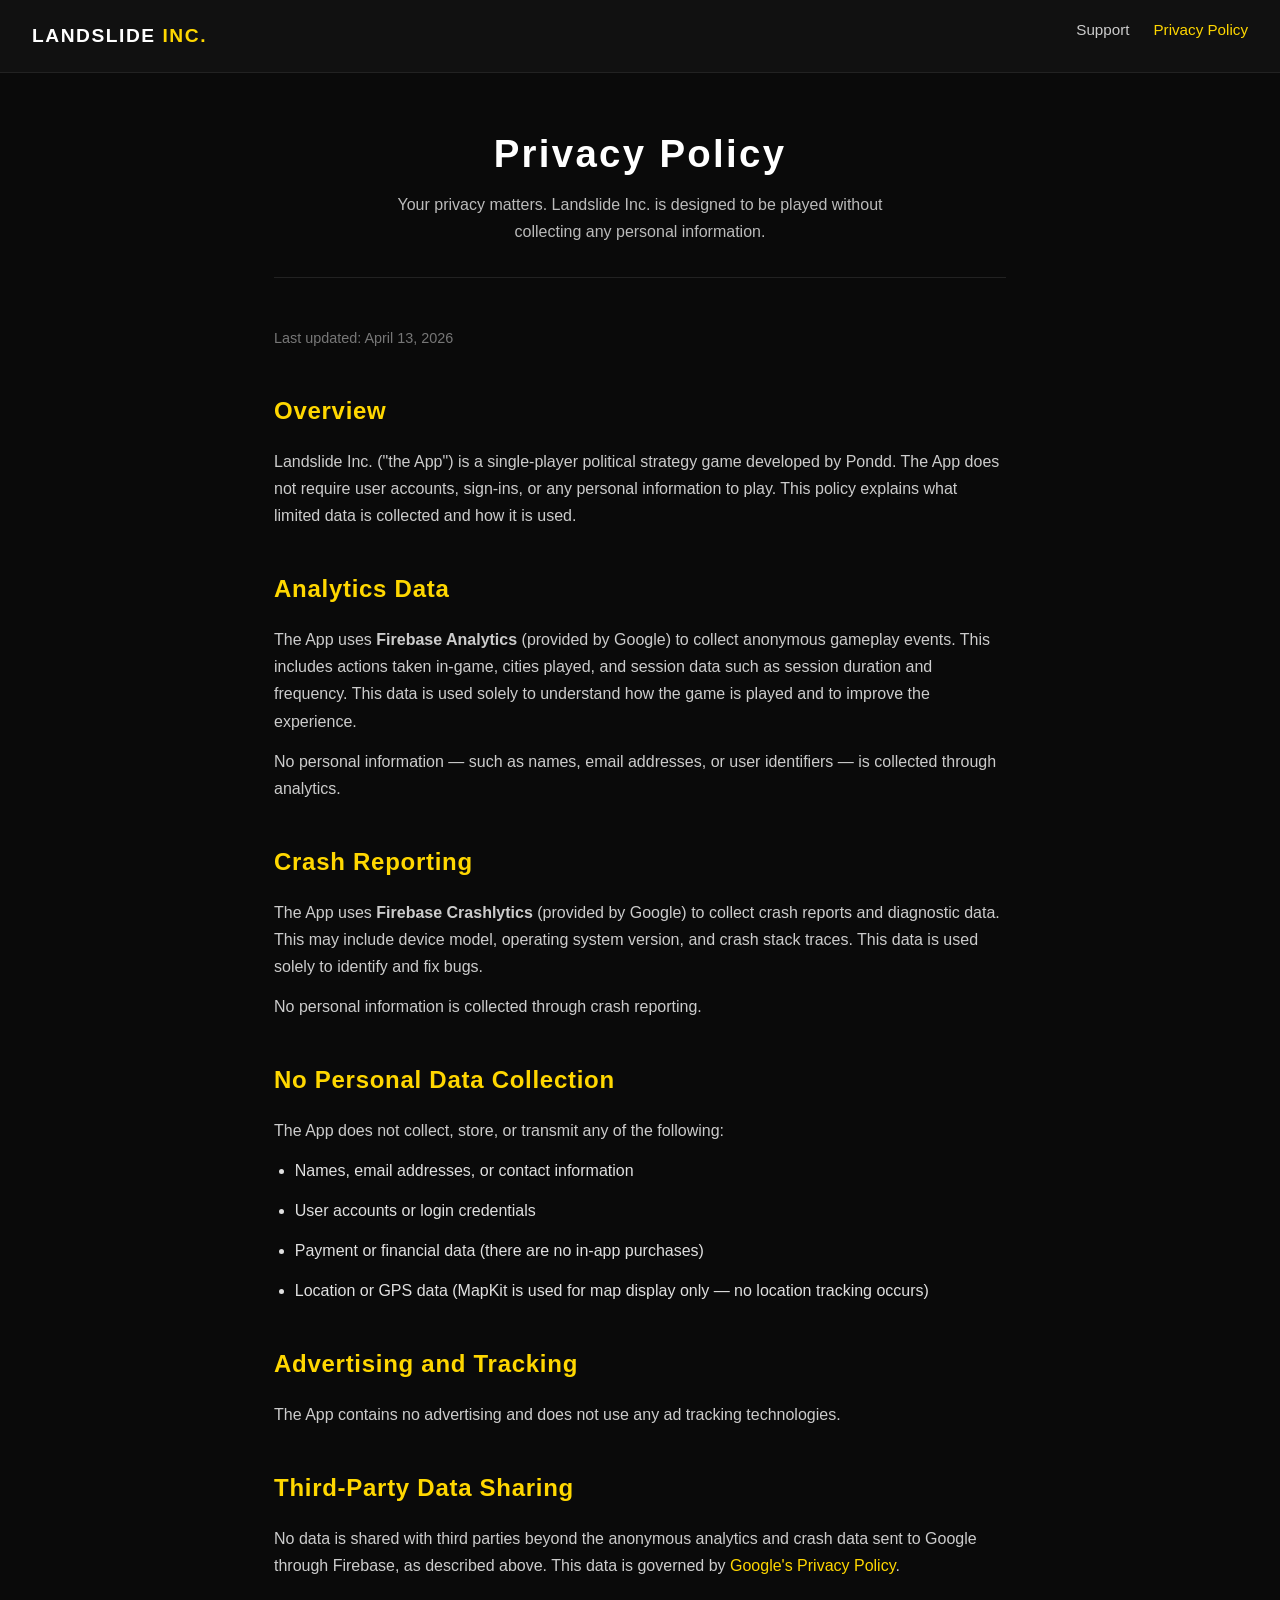
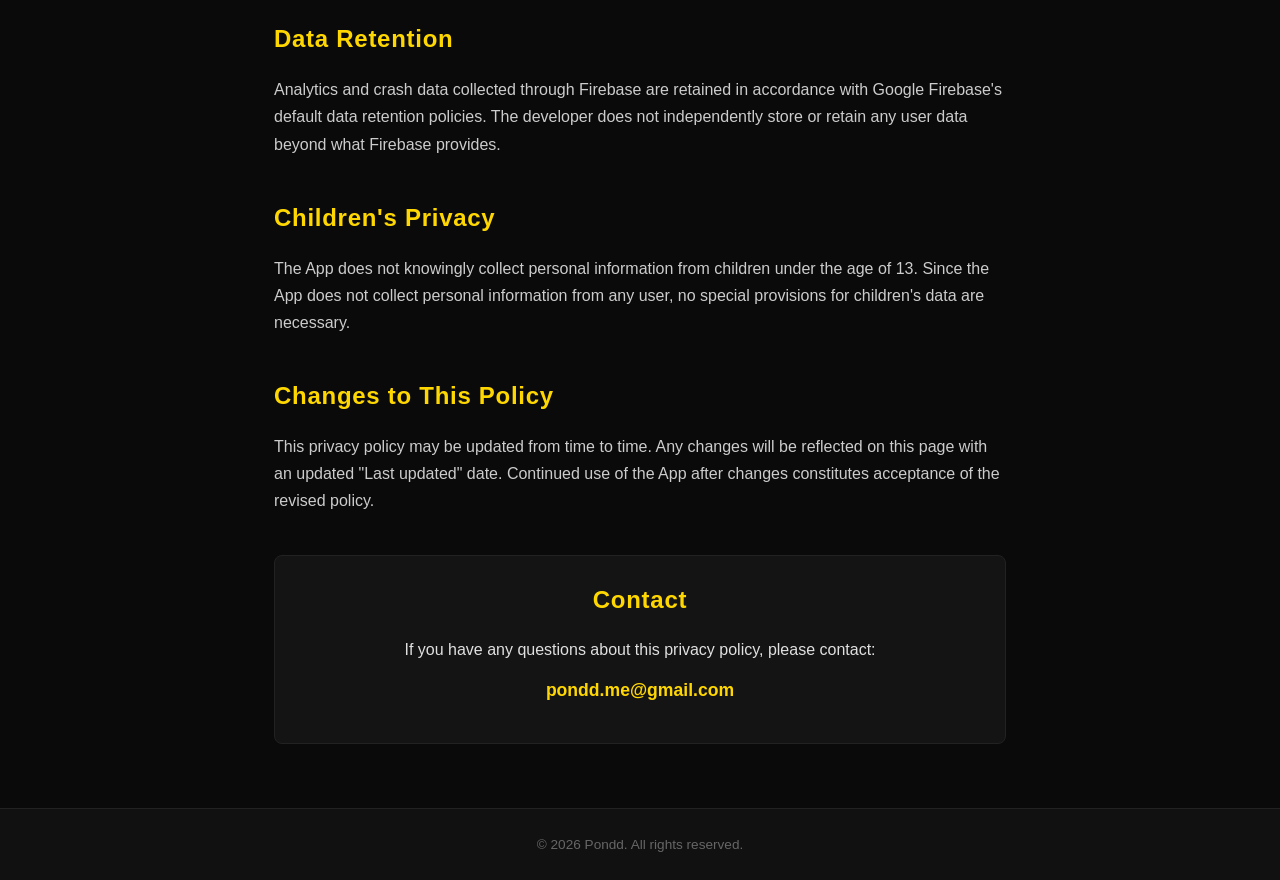
==== privacy.html @ e5919928 "init" ====
<!DOCTYPE html>
<html lang="en">
<head>
  <meta charset="UTF-8">
  <meta name="viewport" content="width=device-width, initial-scale=1.0">
  <title>Landslide Inc. — Privacy Policy</title>
  <link rel="stylesheet" href="style.css">
</head>
<body>
  <nav>
    <div class="logo">LANDSLIDE <span>INC.</span></div>
    <ul class="nav-links">
      <li><a href="index.html">Support</a></li>
      <li><a href="privacy.html" class="active">Privacy Policy</a></li>
    </ul>
  </nav>

  <main>
    <div class="hero">
      <h1>Privacy Policy</h1>
      <p>Your privacy matters. Landslide Inc. is designed to be played without collecting any personal information.</p>
    </div>

    <p class="last-updated">Last updated: April 13, 2026</p>

    <div class="policy-section">
      <h2>Overview</h2>
      <p>Landslide Inc. ("the App") is a single-player political strategy game developed by Pondd. The App does not require user accounts, sign-ins, or any personal information to play. This policy explains what limited data is collected and how it is used.</p>
    </div>

    <div class="policy-section">
      <h2>Analytics Data</h2>
      <p>The App uses <strong>Firebase Analytics</strong> (provided by Google) to collect anonymous gameplay events. This includes actions taken in-game, cities played, and session data such as session duration and frequency. This data is used solely to understand how the game is played and to improve the experience.</p>
      <p>No personal information — such as names, email addresses, or user identifiers — is collected through analytics.</p>
    </div>

    <div class="policy-section">
      <h2>Crash Reporting</h2>
      <p>The App uses <strong>Firebase Crashlytics</strong> (provided by Google) to collect crash reports and diagnostic data. This may include device model, operating system version, and crash stack traces. This data is used solely to identify and fix bugs.</p>
      <p>No personal information is collected through crash reporting.</p>
    </div>

    <div class="policy-section">
      <h2>No Personal Data Collection</h2>
      <p>The App does not collect, store, or transmit any of the following:</p>
      <ul>
        <li>Names, email addresses, or contact information</li>
        <li>User accounts or login credentials</li>
        <li>Payment or financial data (there are no in-app purchases)</li>
        <li>Location or GPS data (MapKit is used for map display only — no location tracking occurs)</li>
      </ul>
    </div>

    <div class="policy-section">
      <h2>Advertising and Tracking</h2>
      <p>The App contains no advertising and does not use any ad tracking technologies.</p>
    </div>

    <div class="policy-section">
      <h2>Third-Party Data Sharing</h2>
      <p>No data is shared with third parties beyond the anonymous analytics and crash data sent to Google through Firebase, as described above. This data is governed by <a href="https://policies.google.com/privacy" target="_blank" rel="noopener">Google's Privacy Policy</a>.</p>
    </div>

    <div class="policy-section">
      <h2>Data Retention</h2>
      <p>Analytics and crash data collected through Firebase are retained in accordance with Google Firebase's default data retention policies. The developer does not independently store or retain any user data beyond what Firebase provides.</p>
    </div>

    <div class="policy-section">
      <h2>Children's Privacy</h2>
      <p>The App does not knowingly collect personal information from children under the age of 13. Since the App does not collect personal information from any user, no special provisions for children's data are necessary.</p>
    </div>

    <div class="policy-section">
      <h2>Changes to This Policy</h2>
      <p>This privacy policy may be updated from time to time. Any changes will be reflected on this page with an updated "Last updated" date. Continued use of the App after changes constitutes acceptance of the revised policy.</p>
    </div>

    <div class="contact-box">
      <h2>Contact</h2>
      <p>If you have any questions about this privacy policy, please contact:</p>
      <p class="email"><a href="mailto:pondd.me@gmail.com">pondd.me@gmail.com</a></p>
    </div>
  </main>

  <footer>
    &copy; 2026 Pondd. All rights reserved.
  </footer>
</body>
</html>
---- style.css ----
*, *::before, *::after {
  box-sizing: border-box;
  margin: 0;
  padding: 0;
}

html {
  scroll-behavior: smooth;
}

body {
  font-family: -apple-system, BlinkMacSystemFont, "Segoe UI", Roboto, Helvetica, Arial, sans-serif;
  background-color: #0a0a0a;
  color: #e0e0e0;
  line-height: 1.7;
  min-height: 100vh;
  display: flex;
  flex-direction: column;
}

a {
  color: #FFD700;
  text-decoration: none;
}

a:hover {
  text-decoration: underline;
}

/* Navigation */
nav {
  background: #111;
  border-bottom: 1px solid #222;
  padding: 1rem 2rem;
  display: flex;
  justify-content: space-between;
  align-items: center;
  position: sticky;
  top: 0;
  z-index: 100;
}

nav .logo {
  font-size: 1.2rem;
  font-weight: 700;
  color: #fff;
  letter-spacing: 0.08em;
}

nav .logo span {
  color: #FFD700;
}

nav .nav-links {
  display: flex;
  gap: 1.5rem;
  list-style: none;
}

nav .nav-links a {
  color: #ccc;
  font-size: 0.95rem;
  transition: color 0.2s;
}

nav .nav-links a:hover,
nav .nav-links a.active {
  color: #FFD700;
  text-decoration: none;
}

/* Screenshot showcase */
.screenshots {
  margin: 2.5rem 0;
}

.screenshot-scroll {
  display: flex;
  gap: 1rem;
  overflow-x: auto;
  padding: 1rem 0 1.5rem;
  scroll-snap-type: x mandatory;
  -webkit-overflow-scrolling: touch;
}

.screenshot-scroll::-webkit-scrollbar {
  height: 6px;
}

.screenshot-scroll::-webkit-scrollbar-track {
  background: #1a1a1a;
  border-radius: 3px;
}

.screenshot-scroll::-webkit-scrollbar-thumb {
  background: #333;
  border-radius: 3px;
}

.screenshot-scroll::-webkit-scrollbar-thumb:hover {
  background: #555;
}

.screenshot-item {
  flex: 0 0 auto;
  scroll-snap-align: center;
  text-align: center;
}

.screenshot-item img {
  height: 420px;
  width: auto;
  border-radius: 12px;
  border: 1px solid #222;
  box-shadow: 0 4px 24px rgba(0, 0, 0, 0.5);
  transition: transform 0.2s;
}

.screenshot-item img:hover {
  transform: scale(1.02);
}

.screenshot-item .caption {
  color: #777;
  font-size: 0.8rem;
  margin-top: 0.6rem;
  letter-spacing: 0.04em;
}

/* Main content */
main {
  max-width: 780px;
  margin: 0 auto;
  padding: 3rem 1.5rem 4rem;
  flex: 1;
}

/* Allow screenshots section to break out of narrow main */
.screenshots-wrapper {
  max-width: 960px;
  margin: 0 auto;
  width: 100vw;
  position: relative;
  left: 50%;
  transform: translateX(-50%);
  padding: 0 1.5rem;
}

/* Hero */
.hero {
  text-align: center;
  margin-bottom: 3rem;
  padding-bottom: 2rem;
  border-bottom: 1px solid #222;
}

.hero h1 {
  font-size: 2.4rem;
  color: #fff;
  letter-spacing: 0.06em;
  margin-bottom: 0.3rem;
}

.hero h1 span {
  color: #FFD700;
}

.hero .tagline {
  color: #999;
  font-size: 1.05rem;
  letter-spacing: 0.15em;
  text-transform: uppercase;
  margin-bottom: 1rem;
}

.hero p {
  color: #bbb;
  font-size: 1rem;
  max-width: 520px;
  margin: 0 auto;
}

/* Section headings */
h2 {
  color: #FFD700;
  font-size: 1.5rem;
  margin: 2.5rem 0 1rem;
  letter-spacing: 0.03em;
}

h3 {
  color: #fff;
  font-size: 1.1rem;
  margin: 1.8rem 0 0.5rem;
}

p, li {
  margin-bottom: 0.8rem;
}

ul {
  padding-left: 1.3rem;
}

/* FAQ */
.faq-item {
  background: #141414;
  border: 1px solid #222;
  border-radius: 8px;
  padding: 1.2rem 1.4rem;
  margin-bottom: 1rem;
}

.faq-item h3 {
  margin: 0 0 0.5rem;
  font-size: 1.05rem;
  color: #FFD700;
}

.faq-item p {
  margin-bottom: 0;
  color: #ccc;
}

/* Contact box */
.contact-box {
  background: #141414;
  border: 1px solid #222;
  border-radius: 8px;
  padding: 1.5rem;
  margin-top: 2.5rem;
  text-align: center;
}

.contact-box h2 {
  margin-top: 0;
}

.contact-box .email {
  font-size: 1.1rem;
  font-weight: 600;
}

/* Privacy page specifics */
.policy-section {
  margin-bottom: 2rem;
}

.policy-section p {
  color: #ccc;
}

.last-updated {
  color: #777;
  font-size: 0.9rem;
  margin-bottom: 2rem;
}

/* Footer */
footer {
  background: #111;
  border-top: 1px solid #222;
  text-align: center;
  padding: 1.5rem;
  color: #666;
  font-size: 0.85rem;
}

footer a {
  color: #999;
}

footer a:hover {
  color: #FFD700;
}

/* Responsive */
@media (max-width: 600px) {
  nav {
    padding: 0.8rem 1rem;
  }

  nav .nav-links {
    gap: 1rem;
  }

  main {
    padding: 2rem 1rem 3rem;
  }

  .hero h1 {
    font-size: 1.8rem;
  }

  h2 {
    font-size: 1.3rem;
  }

  .screenshot-item img {
    height: 320px;
  }

  .screenshots-wrapper {
    padding: 0 0.5rem;
  }
}
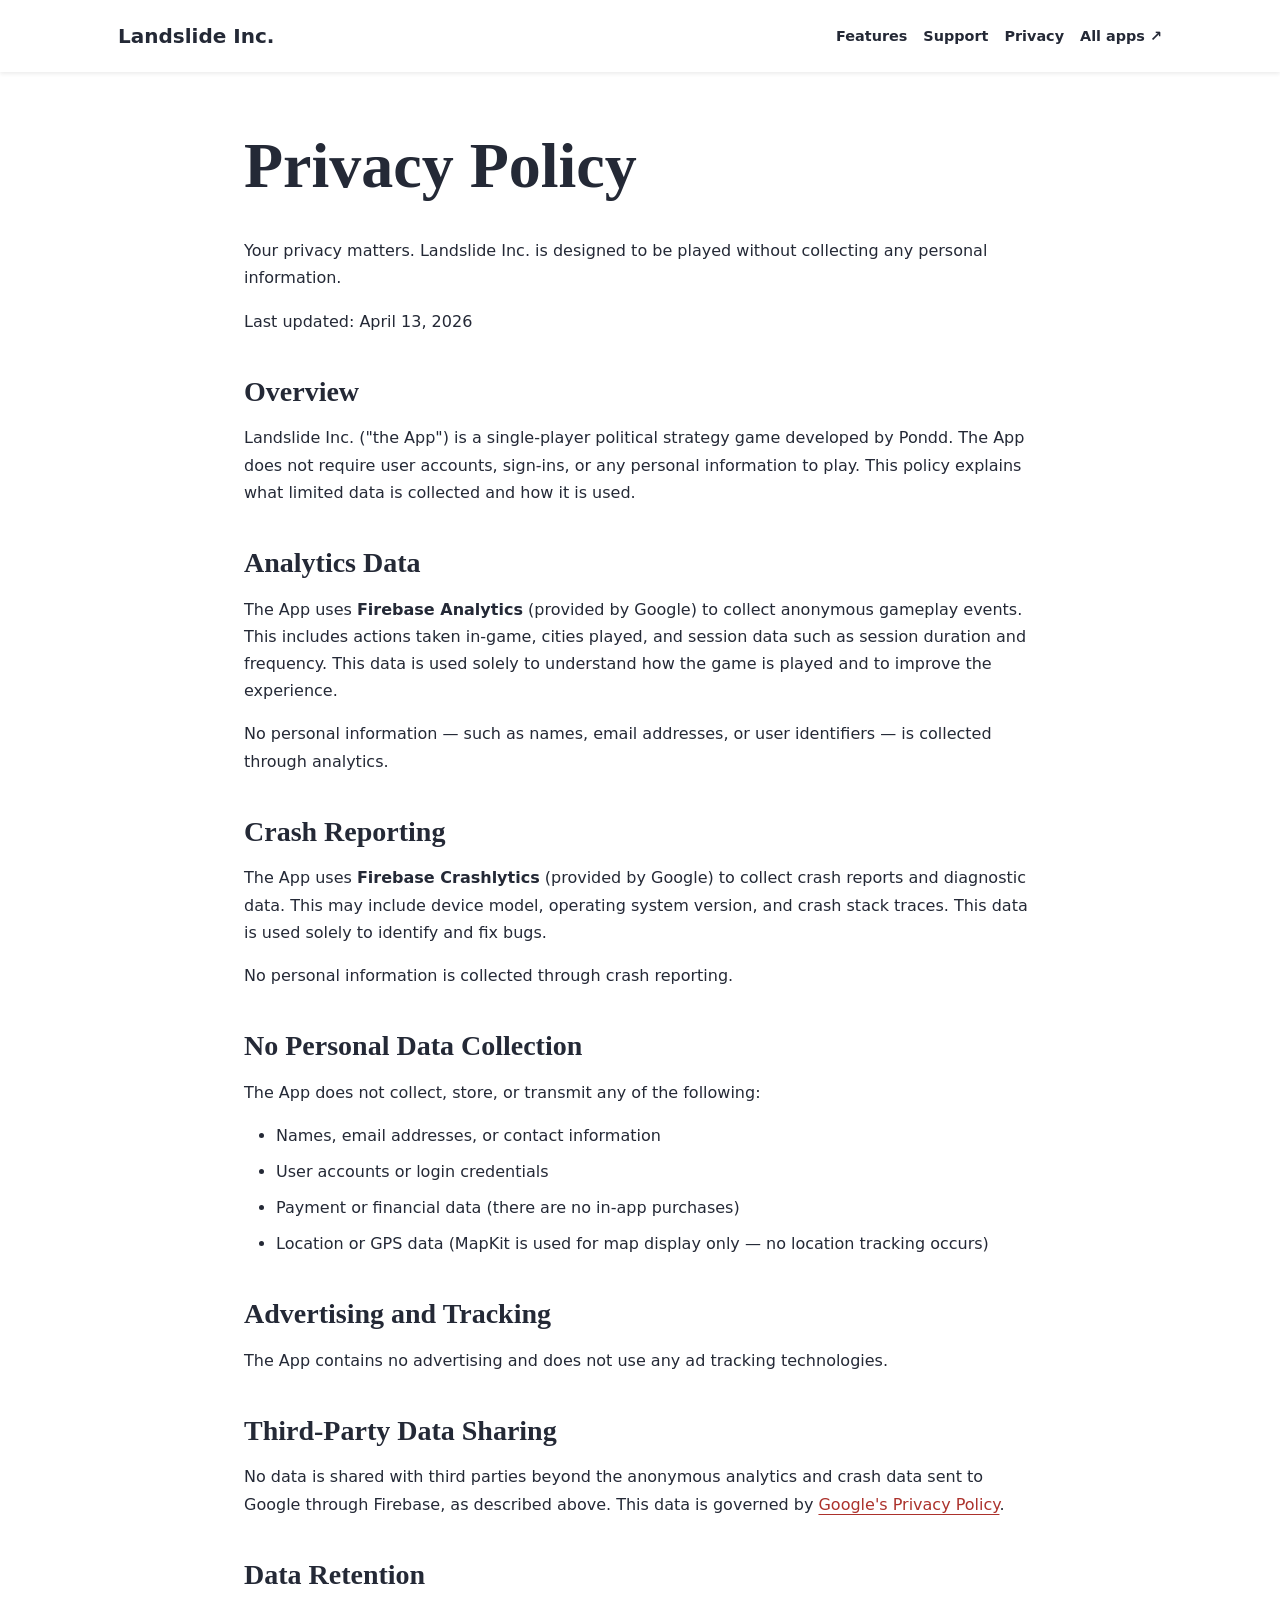
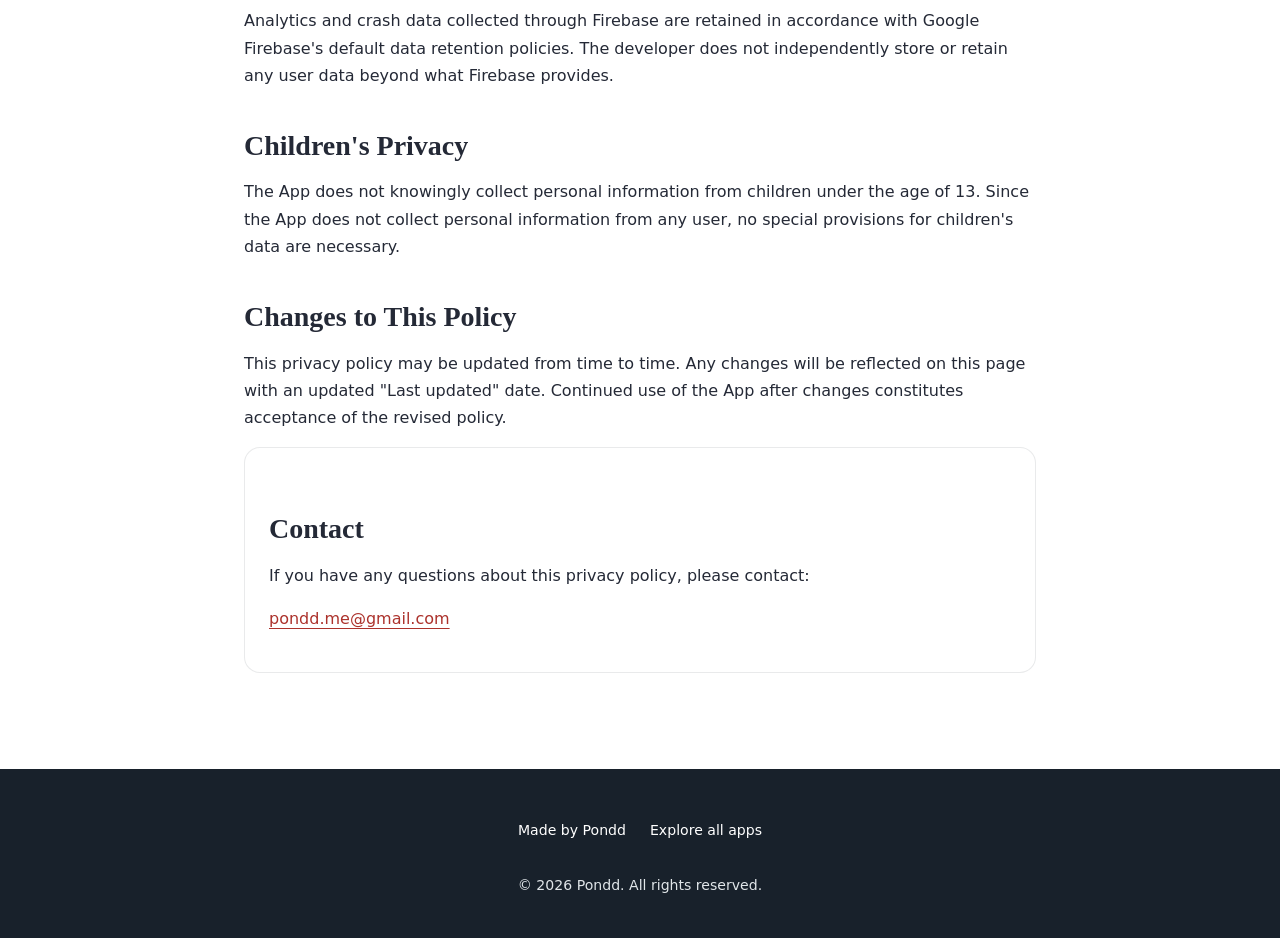
==== commit 4ca93503: "Refresh Landslide with app-specific New Age landing page" ====
--- a/privacy.html
+++ b/privacy.html
@@ -1,90 +1,63 @@
-<!DOCTYPE html>
-<html lang="en">
-<head>
-  <meta charset="UTF-8">
-  <meta name="viewport" content="width=device-width, initial-scale=1.0">
-  <title>Landslide Inc. — Privacy Policy</title>
-  <link rel="stylesheet" href="style.css">
-</head>
-<body>
-  <nav>
-    <div class="logo">LANDSLIDE <span>INC.</span></div>
-    <ul class="nav-links">
-      <li><a href="index.html">Support</a></li>
-      <li><a href="privacy.html" class="active">Privacy Policy</a></li>
-    </ul>
-  </nav>
+<!doctype html><html lang="en"><head>
+<meta charset="utf-8"/>
+<meta content="width=device-width, initial-scale=1.0" name="viewport"/>
+<title>Landslide Inc. — Privacy Policy</title>
 
-  <main>
-    <div class="hero">
-      <h1>Privacy Policy</h1>
-      <p>Your privacy matters. Landslide Inc. is designed to be played without collecting any personal information.</p>
-    </div>
-
-    <p class="last-updated">Last updated: April 13, 2026</p>
-
-    <div class="policy-section">
-      <h2>Overview</h2>
-      <p>Landslide Inc. ("the App") is a single-player political strategy game developed by Pondd. The App does not require user accounts, sign-ins, or any personal information to play. This policy explains what limited data is collected and how it is used.</p>
-    </div>
-
-    <div class="policy-section">
-      <h2>Analytics Data</h2>
-      <p>The App uses <strong>Firebase Analytics</strong> (provided by Google) to collect anonymous gameplay events. This includes actions taken in-game, cities played, and session data such as session duration and frequency. This data is used solely to understand how the game is played and to improve the experience.</p>
-      <p>No personal information — such as names, email addresses, or user identifiers — is collected through analytics.</p>
-    </div>
-
-    <div class="policy-section">
-      <h2>Crash Reporting</h2>
-      <p>The App uses <strong>Firebase Crashlytics</strong> (provided by Google) to collect crash reports and diagnostic data. This may include device model, operating system version, and crash stack traces. This data is used solely to identify and fix bugs.</p>
-      <p>No personal information is collected through crash reporting.</p>
-    </div>
-
-    <div class="policy-section">
-      <h2>No Personal Data Collection</h2>
-      <p>The App does not collect, store, or transmit any of the following:</p>
-      <ul>
-        <li>Names, email addresses, or contact information</li>
-        <li>User accounts or login credentials</li>
-        <li>Payment or financial data (there are no in-app purchases)</li>
-        <li>Location or GPS data (MapKit is used for map display only — no location tracking occurs)</li>
-      </ul>
-    </div>
-
-    <div class="policy-section">
-      <h2>Advertising and Tracking</h2>
-      <p>The App contains no advertising and does not use any ad tracking technologies.</p>
-    </div>
-
-    <div class="policy-section">
-      <h2>Third-Party Data Sharing</h2>
-      <p>No data is shared with third parties beyond the anonymous analytics and crash data sent to Google through Firebase, as described above. This data is governed by <a href="https://policies.google.com/privacy" target="_blank" rel="noopener">Google's Privacy Policy</a>.</p>
-    </div>
-
-    <div class="policy-section">
-      <h2>Data Retention</h2>
-      <p>Analytics and crash data collected through Firebase are retained in accordance with Google Firebase's default data retention policies. The developer does not independently store or retain any user data beyond what Firebase provides.</p>
-    </div>
-
-    <div class="policy-section">
-      <h2>Children's Privacy</h2>
-      <p>The App does not knowingly collect personal information from children under the age of 13. Since the App does not collect personal information from any user, no special provisions for children's data are necessary.</p>
-    </div>
-
-    <div class="policy-section">
-      <h2>Changes to This Policy</h2>
-      <p>This privacy policy may be updated from time to time. Any changes will be reflected on this page with an updated "Last updated" date. Continued use of the App after changes constitutes acceptance of the revised policy.</p>
-    </div>
-
-    <div class="contact-box">
-      <h2>Contact</h2>
-      <p>If you have any questions about this privacy policy, please contact:</p>
-      <p class="email"><a href="mailto:pondd.me@gmail.com">pondd.me@gmail.com</a></p>
-    </div>
-  </main>
-
-  <footer>
-    &copy; 2026 Pondd. All rights reserved.
-  </footer>
-</body>
-</html>
+<link href="new-age/css/styles.css" rel="stylesheet"/><link href="new-age/css/app.css" rel="stylesheet"/></head><body><a class="skip-link" href="#main-content">Skip to content</a><nav class="navbar navbar-light shadow-sm" id="mainNav" aria-label="Main navigation"><div class="container px-5"><a class="navbar-brand fw-bold" href="index.html">Landslide Inc.</a><div class="site-links"><a href="index.html#features">Features</a><a href="index.html#support">Support</a><a href="privacy.html">Privacy</a><a href="https://pond1982.github.io/Pondd-Page/apps.html">All apps ↗</a></div></div></nav><main id="main-content" class="legal-content">
+<div class="hero">
+<h1>Privacy Policy</h1>
+<p>Your privacy matters. Landslide Inc. is designed to be played without collecting any personal information.</p>
+</div>
+<p class="last-updated">Last updated: April 13, 2026</p>
+<div class="policy-section">
+<h2>Overview</h2>
+<p>Landslide Inc. ("the App") is a single-player political strategy game developed by Pondd. The App does not require user accounts, sign-ins, or any personal information to play. This policy explains what limited data is collected and how it is used.</p>
+</div>
+<div class="policy-section">
+<h2>Analytics Data</h2>
+<p>The App uses <strong>Firebase Analytics</strong> (provided by Google) to collect anonymous gameplay events. This includes actions taken in-game, cities played, and session data such as session duration and frequency. This data is used solely to understand how the game is played and to improve the experience.</p>
+<p>No personal information — such as names, email addresses, or user identifiers — is collected through analytics.</p>
+</div>
+<div class="policy-section">
+<h2>Crash Reporting</h2>
+<p>The App uses <strong>Firebase Crashlytics</strong> (provided by Google) to collect crash reports and diagnostic data. This may include device model, operating system version, and crash stack traces. This data is used solely to identify and fix bugs.</p>
+<p>No personal information is collected through crash reporting.</p>
+</div>
+<div class="policy-section">
+<h2>No Personal Data Collection</h2>
+<p>The App does not collect, store, or transmit any of the following:</p>
+<ul>
+<li>Names, email addresses, or contact information</li>
+<li>User accounts or login credentials</li>
+<li>Payment or financial data (there are no in-app purchases)</li>
+<li>Location or GPS data (MapKit is used for map display only — no location tracking occurs)</li>
+</ul>
+</div>
+<div class="policy-section">
+<h2>Advertising and Tracking</h2>
+<p>The App contains no advertising and does not use any ad tracking technologies.</p>
+</div>
+<div class="policy-section">
+<h2>Third-Party Data Sharing</h2>
+<p>No data is shared with third parties beyond the anonymous analytics and crash data sent to Google through Firebase, as described above. This data is governed by <a href="https://policies.google.com/privacy" rel="noopener" target="_blank">Google's Privacy Policy</a>.</p>
+</div>
+<div class="policy-section">
+<h2>Data Retention</h2>
+<p>Analytics and crash data collected through Firebase are retained in accordance with Google Firebase's default data retention policies. The developer does not independently store or retain any user data beyond what Firebase provides.</p>
+</div>
+<div class="policy-section">
+<h2>Children's Privacy</h2>
+<p>The App does not knowingly collect personal information from children under the age of 13. Since the App does not collect personal information from any user, no special provisions for children's data are necessary.</p>
+</div>
+<div class="policy-section">
+<h2>Changes to This Policy</h2>
+<p>This privacy policy may be updated from time to time. Any changes will be reflected on this page with an updated "Last updated" date. Continued use of the App after changes constitutes acceptance of the revised policy.</p>
+</div>
+<div class="contact-box">
+<h2>Contact</h2>
+<p>If you have any questions about this privacy policy, please contact:</p>
+<p class="email"><a href="mailto:pondd.me@gmail.com">pondd.me@gmail.com</a></p>
+</div>
+</main><footer class="site-footer"><div class="container px-5"><div class="footer-links"><a href="https://pond1982.github.io/Pondd-Page/">Made by Pondd</a><a href="https://pond1982.github.io/Pondd-Page/apps.html">Explore all apps</a></div><div class="footer-original">
+    © 2026 Pondd. All rights reserved.
+  </div></div></footer></body></html>
--- a/new-age/css/app.css
+++ b/new-age/css/app.css
@@ -0,0 +1,8 @@
+:root{--accent:#ac322c;--second:#713840;--tint:#fcf3e9;--ink:#242936;}
+/* App-specific layer for Start Bootstrap New Age. Base theme: MIT, see LICENSE-NEW-AGE.txt. */
+:root{--bs-body-font-family:system-ui,-apple-system,BlinkMacSystemFont,"Segoe UI",sans-serif;--bs-body-color:var(--ink)}
+html{scroll-padding-top:1rem}body{color:var(--ink);background:#fff;line-height:1.7}h1,h2,h3,.font-alt{font-family:Georgia,"Times New Roman",serif}img{max-width:100%}a{color:var(--accent);text-underline-offset:.25em}a:hover{color:var(--ink)}a:focus-visible,summary:focus-visible{outline:3px solid var(--accent);outline-offset:5px}a,button,summary{-webkit-tap-highlight-color:transparent}.skip-link{position:absolute;top:-100px;left:1rem;background:#fff;color:#111;padding:.7rem 1rem;z-index:1000}.skip-link:focus{top:.5rem}
+#mainNav{position:relative;padding:1rem 0;background:#fff}#mainNav .container{gap:1rem}#mainNav .navbar-brand{font-family:inherit;color:var(--ink);white-space:normal;line-height:1.25;max-width:100%;margin:0}.site-links{display:flex;flex-wrap:wrap;gap:.25rem 1rem;align-items:center}.site-links a{font-size:.9rem;padding:.5rem 0;font-weight:650;color:var(--ink);text-decoration:none}.site-links a:hover{text-decoration:underline}.masthead{padding:5rem 0 4rem;background:var(--tint);overflow:hidden}.eyebrow{font-family:inherit;font-size:.75rem;font-weight:750;text-transform:uppercase;letter-spacing:.15em;color:var(--accent);margin-bottom:1.25rem}.masthead h1{font-size:clamp(2.75rem,5.2vw,5rem);letter-spacing:-.045em;line-height:1.03}.lead{font-size:1.12rem;line-height:1.75;color:#4d555c;max-width:34rem}.app-badge{height:3.1rem}.download-link{display:inline-block}.download-link:hover{transform:translateY(-2px)}.text-link{display:inline-flex;align-items:center;min-height:44px;font-weight:650}.masthead-device-mockup{isolation:isolate;min-height:25rem}.art-orb{position:absolute;width:24rem;max-width:95%;aspect-ratio:1;border-radius:50%;background:linear-gradient(120deg,var(--accent),var(--second));opacity:.18;z-index:-1}.hero-image{display:block;width:auto;max-width:84%;max-height:34rem;border-radius:1.6rem;object-fit:contain;filter:drop-shadow(0 1.2rem 1.5rem #13283425)}.hero-image.phone{border:7px solid #20242c;max-height:34rem;border-radius:2rem}.hero-image.landscape{max-width:100%;width:100%;border-radius:2rem}.hero-image.mascot{border-radius:2.5rem;max-height:30rem}.bg-gradient-primary-to-secondary{background:linear-gradient(110deg,var(--accent),var(--second))!important}.statement{padding:3.3rem 0}.statement h2{font-size:clamp(1.65rem,3vw,2.7rem);line-height:1.25;max-width:54rem;margin:auto}.feature-number{display:block;font-size:2.3rem;line-height:1;font-weight:750;color:var(--accent);margin-bottom:1.1rem}.features-section h2,.detail-section>div>h2{font-size:clamp(2rem,3.5vw,3rem);margin-bottom:3rem}.feature-item h3{font-size:1.45rem}.feature-item p{color:#535b62}.detail-section{background:var(--tint)}.detail-content{max-width:74rem;margin:auto}.detail-content h2{margin:3rem 0 1.2rem;font-size:2rem}.detail-content h3{font-size:1.3rem}.detail-content .features,.roster,.blocks,.biome-strip{display:grid;grid-template-columns:repeat(3,minmax(0,1fr));gap:1.5rem}.detail-content .features__item,.roster__card,.blocks__item,.card,.faq-item,.callout,.contact-box{background:#fff;border:1px solid #16202b18;border-radius:1rem;padding:1.5rem;margin:1rem 0}.features__title,.roster__name,.blocks__item-name{font-weight:750}.features__icon{display:block;font-size:2rem}.roster__card{text-align:center}.roster__face{width:9rem;aspect-ratio:1;object-fit:cover;border-radius:50%;margin-bottom:1rem}.roster__origin,.roster__ult{font-size:.9rem}.blocks__item img{width:4rem;float:left;margin-right:1rem}.biome-strip__tile{aspect-ratio:2.09;background-size:cover;border-radius:.8rem}.lore{font:italic 1.4rem/1.7 Georgia,serif;border-left:3px solid var(--accent);padding:1rem 1.5rem;margin:2rem 0}.screenshot-scroll{display:grid;grid-template-columns:repeat(5,minmax(0,1fr));gap:1rem}.screenshot-item img{border-radius:.8rem}.caption{font-size:.8rem;text-align:center;margin:.7rem 0}.legal-content{max-width:52rem;padding:3.5rem 1.25rem 5rem;margin:auto;overflow-wrap:anywhere}.legal-content h1{font-size:clamp(2.4rem,5vw,4rem);margin-bottom:2rem}.legal-content h2{font-size:1.75rem;margin:2.5rem 0 1rem}.legal-content h3{font-size:1.25rem;margin:1.5rem 0 .75rem}.legal-content .hero{padding:0;background:none}.legal-content .card,.legal-content .callout{background:var(--tint)}.legal-content details{padding:1rem;border:1px solid #16202b25;border-radius:.75rem;margin:1rem 0}.legal-content summary{font-weight:700;cursor:pointer}.legal-content .icon{width:4rem}.legal-content li{margin:.55rem 0}.legal-content .btn{background:var(--accent);color:#fff;white-space:normal}.site-footer{background:#18212b;color:#e1e6e9;padding:2.5rem 0;text-align:center;font-size:.88rem}.footer-links{display:flex;flex-wrap:wrap;gap:.3rem 1.5rem;justify-content:center}.site-footer a{color:#fff;display:inline-flex;align-items:center;min-height:44px}.footer-original{margin-top:1.3rem}.footer-original a{margin:0 .35rem}.download-section{padding:4rem 0}.download-section h2{font-size:clamp(2rem,4vw,3.6rem)}.download-section p{color:#fff;margin-bottom:1.8rem}.section__lede{max-width:48rem}.detail-content .section{padding:1rem 0}.detail-content .section__title{margin-bottom:1rem}.detail-content>section{padding:1rem 0}.detail-content .hero__cta-note{display:none}
+@media(max-width:991px){.masthead{padding:3.5rem 0}.masthead .lead{margin:auto}.masthead-device-mockup{margin-top:2.5rem}.detail-content .features,.roster{grid-template-columns:repeat(2,minmax(0,1fr))}.site-links{gap:.2rem 1rem}.hero-image{max-height:28rem}.hero-image.phone{max-height:28rem}}
+@media(max-width:575px){.container.px-5{padding-left:1.25rem!important;padding-right:1.25rem!important}#mainNav .container{display:block}.site-links{margin-top:.7rem;gap:.1rem 1rem}.site-links a{font-size:.83rem}.masthead h1{font-size:2.8rem}.masthead-device-mockup{min-height:18rem}.hero-image{max-width:90%}.hero-image.phone{max-height:26rem}.detail-content .features,.blocks,.biome-strip{grid-template-columns:1fr}.roster{gap:.7rem}.roster__card{padding:.8rem}.screenshot-scroll{grid-template-columns:repeat(2,minmax(0,1fr))}.feature-item{text-align:left!important}.feature-number{font-size:1.7rem}.legal-content{padding-top:2.5rem}}
+@media(prefers-reduced-motion:reduce){html{scroll-behavior:auto!important}*{animation:none!important;transition:none!important}}
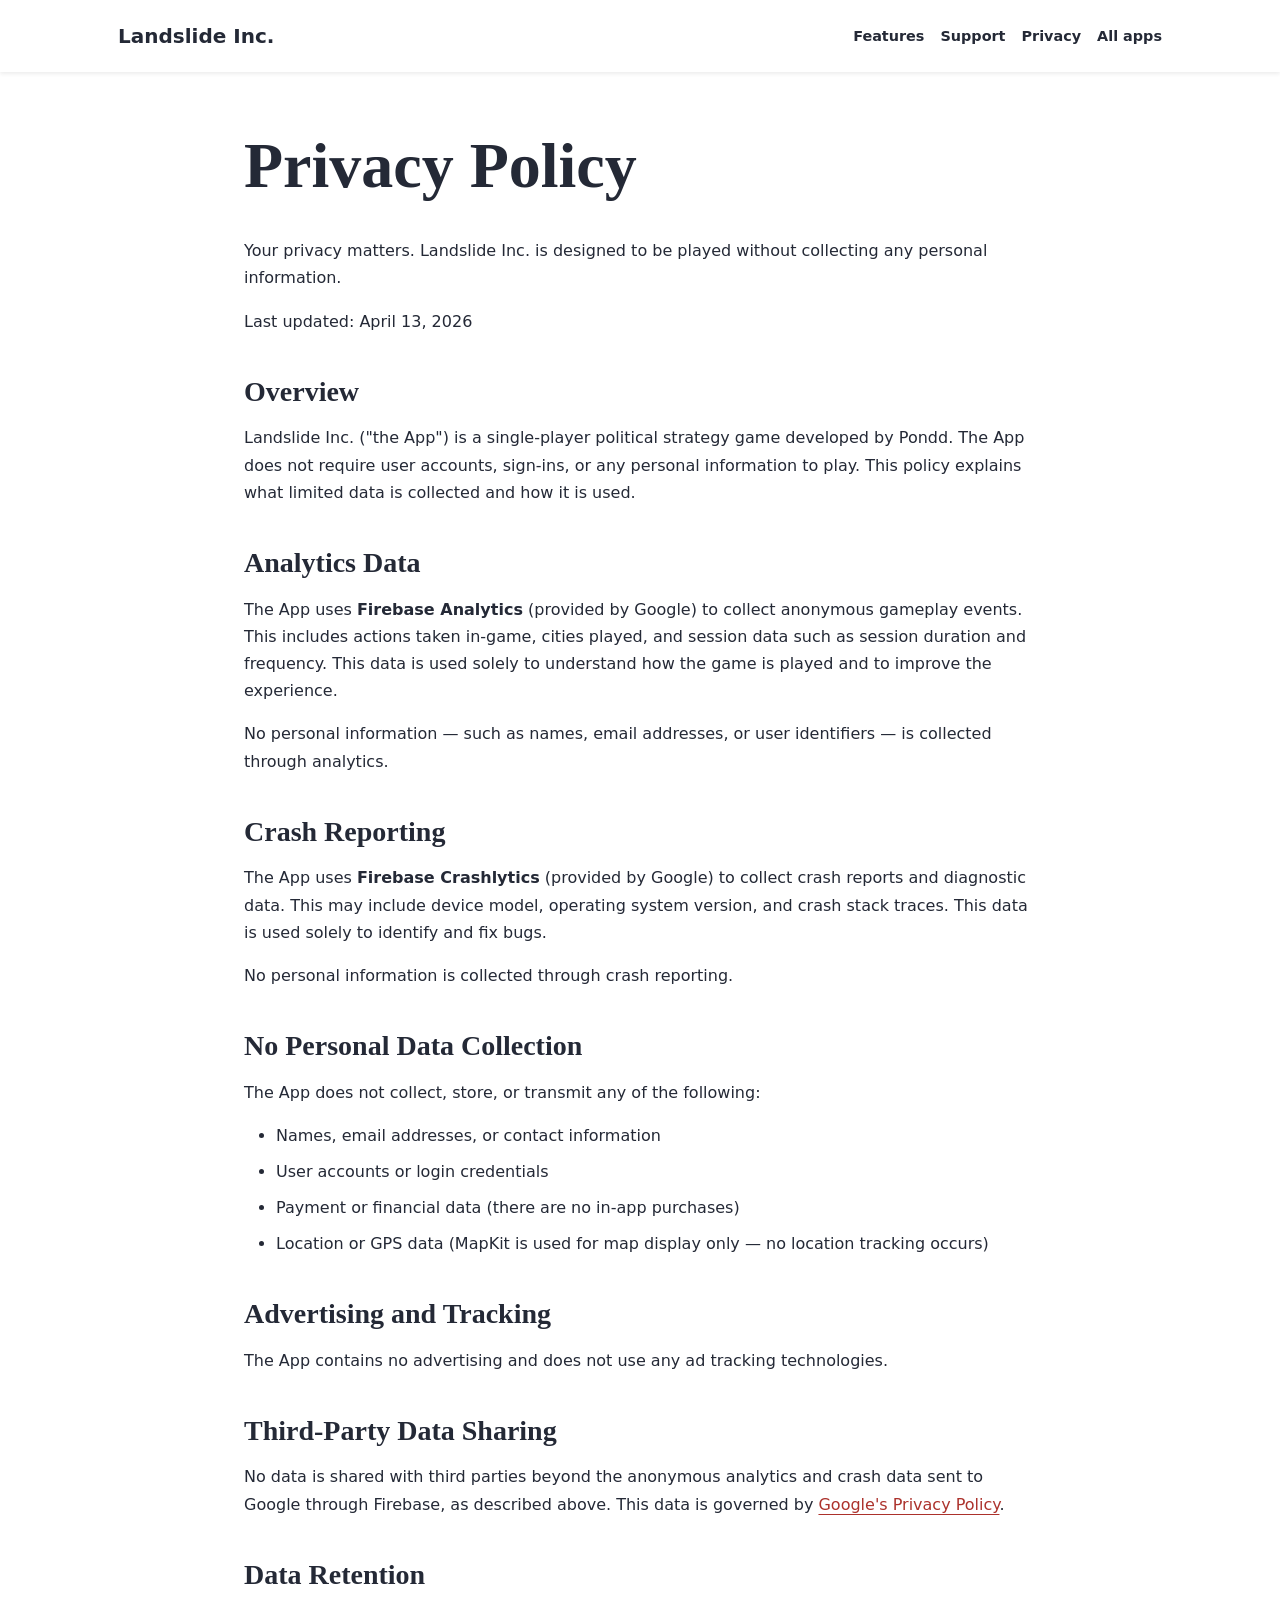
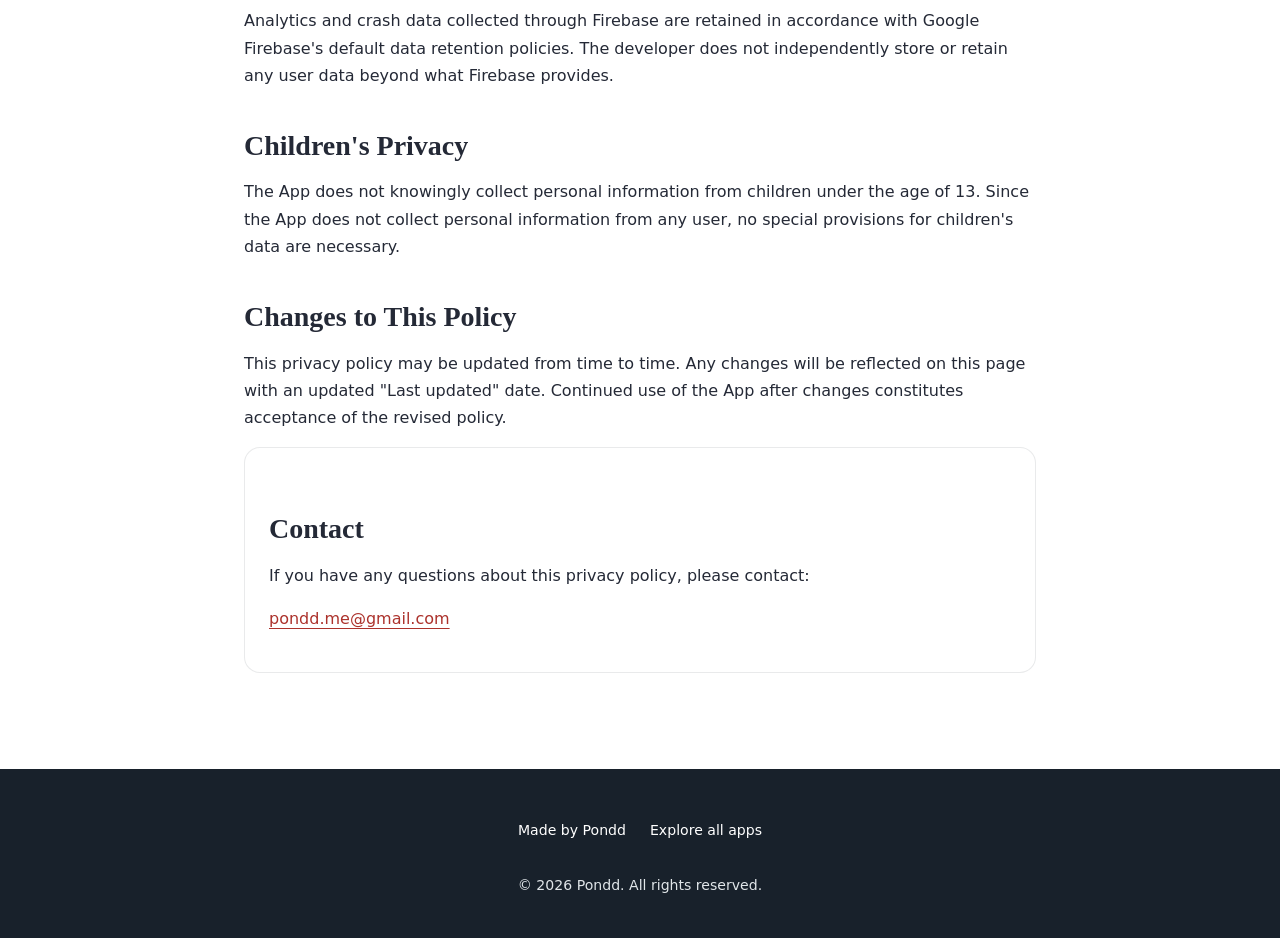
==== commit 5ea48a8c: "Align app-directory links and record browser QA results" ====
--- a/privacy.html
+++ b/privacy.html
@@ -3,7 +3,7 @@
 <meta content="width=device-width, initial-scale=1.0" name="viewport"/>
 <title>Landslide Inc. — Privacy Policy</title>
 
-<link href="new-age/css/styles.css" rel="stylesheet"/><link href="new-age/css/app.css" rel="stylesheet"/></head><body><a class="skip-link" href="#main-content">Skip to content</a><nav class="navbar navbar-light shadow-sm" id="mainNav" aria-label="Main navigation"><div class="container px-5"><a class="navbar-brand fw-bold" href="index.html">Landslide Inc.</a><div class="site-links"><a href="index.html#features">Features</a><a href="index.html#support">Support</a><a href="privacy.html">Privacy</a><a href="https://pond1982.github.io/Pondd-Page/apps.html">All apps ↗</a></div></div></nav><main id="main-content" class="legal-content">
+<link href="new-age/css/styles.css" rel="stylesheet"/><link href="new-age/css/app.css" rel="stylesheet"/></head><body><a class="skip-link" href="#main-content">Skip to content</a><nav class="navbar navbar-light shadow-sm" id="mainNav" aria-label="Main navigation"><div class="container px-5"><a class="navbar-brand fw-bold" href="index.html">Landslide Inc.</a><div class="site-links"><a href="index.html#features">Features</a><a href="index.html#support">Support</a><a href="privacy.html">Privacy</a><a href="https://pond1982.github.io/Pondd-Page/index.html#apps">All apps</a></div></div></nav><main id="main-content" class="legal-content">
 <div class="hero">
 <h1>Privacy Policy</h1>
 <p>Your privacy matters. Landslide Inc. is designed to be played without collecting any personal information.</p>
@@ -58,6 +58,6 @@
 <p>If you have any questions about this privacy policy, please contact:</p>
 <p class="email"><a href="mailto:pondd.me@gmail.com">pondd.me@gmail.com</a></p>
 </div>
-</main><footer class="site-footer"><div class="container px-5"><div class="footer-links"><a href="https://pond1982.github.io/Pondd-Page/">Made by Pondd</a><a href="https://pond1982.github.io/Pondd-Page/apps.html">Explore all apps</a></div><div class="footer-original">
+</main><footer class="site-footer"><div class="container px-5"><div class="footer-links"><a href="https://pond1982.github.io/Pondd-Page/">Made by Pondd</a><a href="https://pond1982.github.io/Pondd-Page/index.html#apps">Explore all apps</a></div><div class="footer-original">
     © 2026 Pondd. All rights reserved.
   </div></div></footer></body></html>
--- a/new-age/css/app.css
+++ b/new-age/css/app.css
@@ -6,3 +6,6 @@
 @media(max-width:991px){.masthead{padding:3.5rem 0}.masthead .lead{margin:auto}.masthead-device-mockup{margin-top:2.5rem}.detail-content .features,.roster{grid-template-columns:repeat(2,minmax(0,1fr))}.site-links{gap:.2rem 1rem}.hero-image{max-height:28rem}.hero-image.phone{max-height:28rem}}
 @media(max-width:575px){.container.px-5{padding-left:1.25rem!important;padding-right:1.25rem!important}#mainNav .container{display:block}.site-links{margin-top:.7rem;gap:.1rem 1rem}.site-links a{font-size:.83rem}.masthead h1{font-size:2.8rem}.masthead-device-mockup{min-height:18rem}.hero-image{max-width:90%}.hero-image.phone{max-height:26rem}.detail-content .features,.blocks,.biome-strip{grid-template-columns:1fr}.roster{gap:.7rem}.roster__card{padding:.8rem}.screenshot-scroll{grid-template-columns:repeat(2,minmax(0,1fr))}.feature-item{text-align:left!important}.feature-number{font-size:1.7rem}.legal-content{padding-top:2.5rem}}
 @media(prefers-reduced-motion:reduce){html{scroll-behavior:auto!important}*{animation:none!important;transition:none!important}}
+
+/* Keep New Age row gutters inside narrow-screen containers. */
+@media(max-width:575px){.row.gx-5{--bs-gutter-x:2rem}}
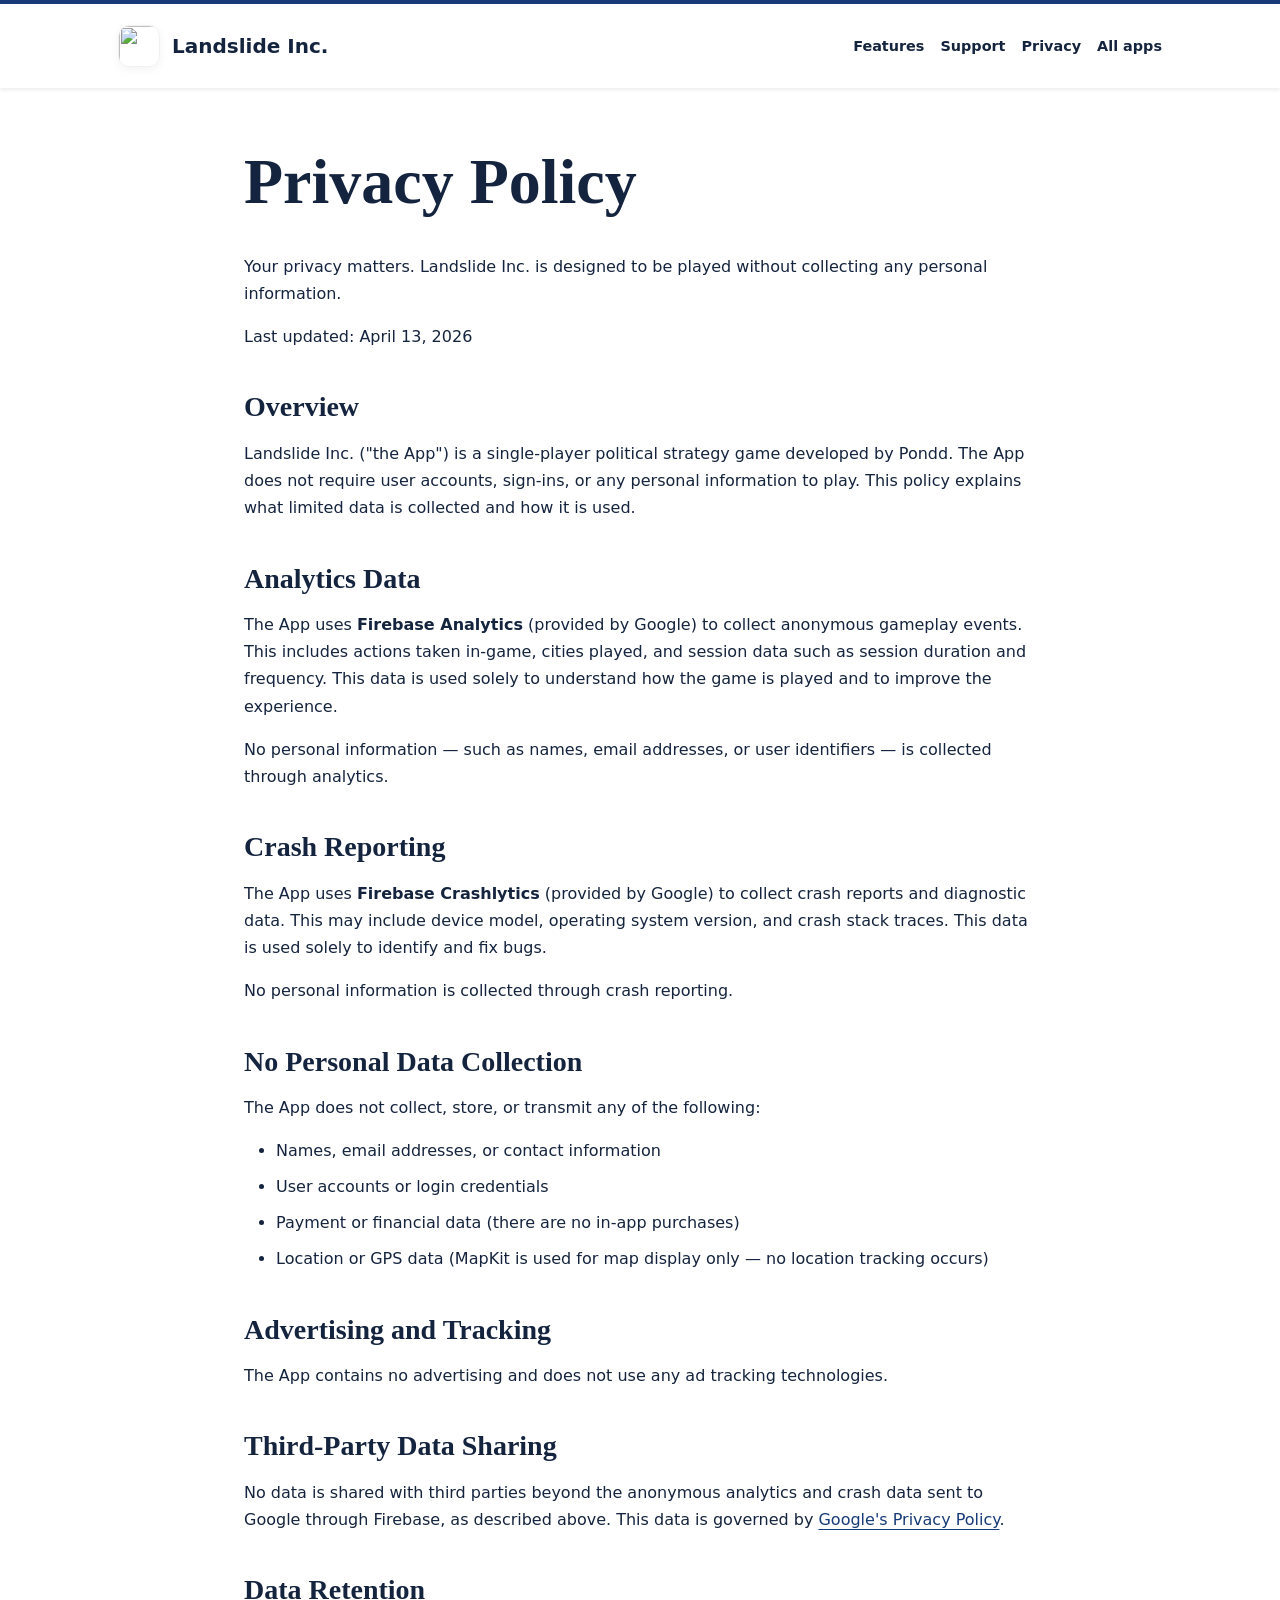
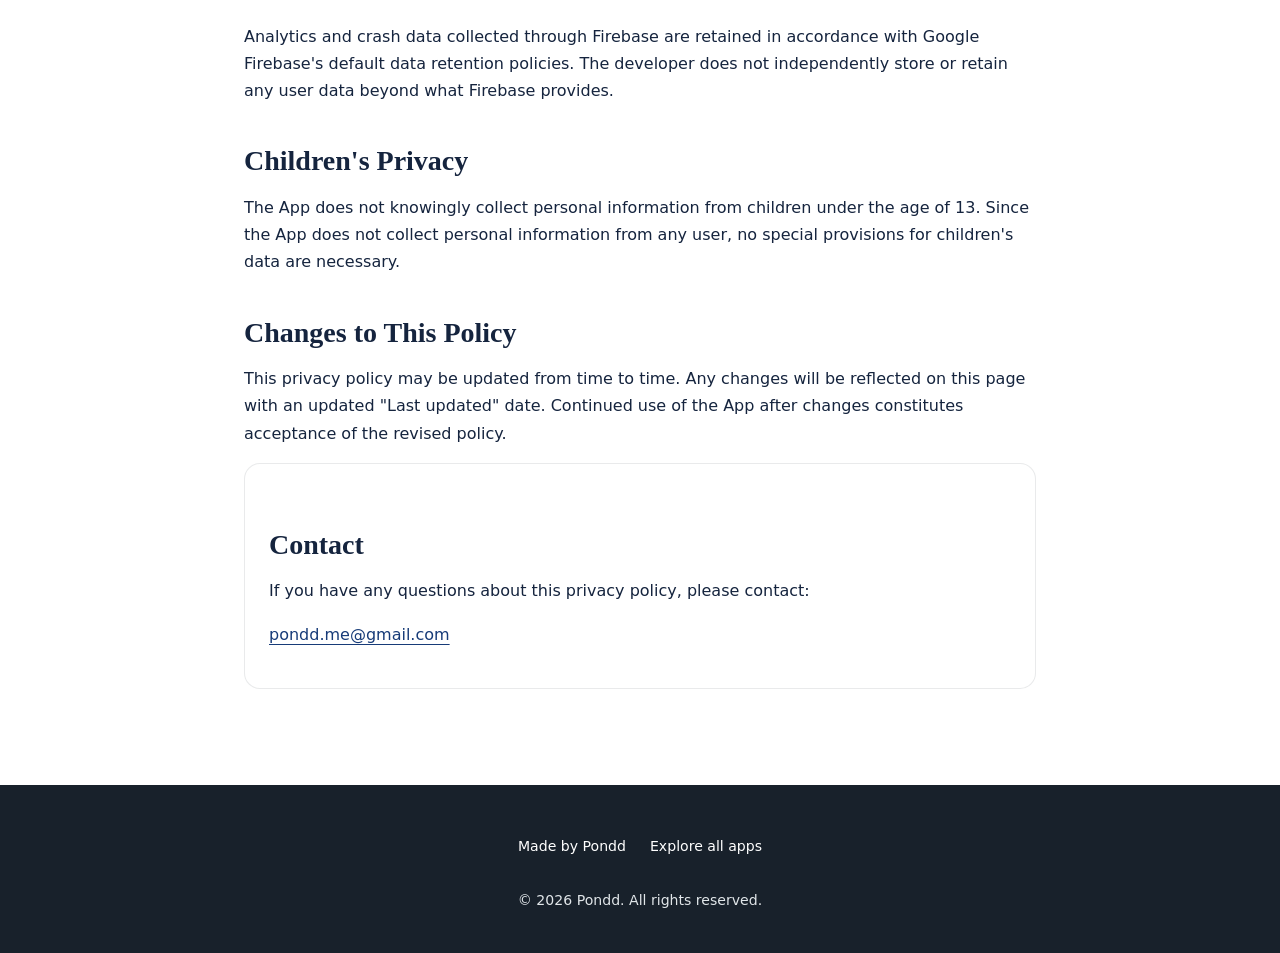
==== commit 85e4e687: "Give each app its own palette, real icon, and shared app showcase" ====
--- a/privacy.html
+++ b/privacy.html
@@ -3,7 +3,9 @@
 <meta content="width=device-width, initial-scale=1.0" name="viewport"/>
 <title>Landslide Inc. — Privacy Policy</title>
 
-<link href="new-age/css/styles.css" rel="stylesheet"/><link href="new-age/css/app.css" rel="stylesheet"/></head><body><a class="skip-link" href="#main-content">Skip to content</a><nav class="navbar navbar-light shadow-sm" id="mainNav" aria-label="Main navigation"><div class="container px-5"><a class="navbar-brand fw-bold" href="index.html">Landslide Inc.</a><div class="site-links"><a href="index.html#features">Features</a><a href="index.html#support">Support</a><a href="privacy.html">Privacy</a><a href="https://pond1982.github.io/Pondd-Page/index.html#apps">All apps</a></div></div></nav><main id="main-content" class="legal-content">
+<link href="new-age/css/styles.css" rel="stylesheet"/><link href="new-age/css/app.css" rel="stylesheet"/><link rel="stylesheet" href="app-family/brand.css?v=20261112">
+<link rel="icon" href="https://pond1982.github.io/Pondd-Page/assets/app-icons/6761601860.webp" type="image/webp">
+</head><body data-app-theme="ballot-navy-gold"><a class="skip-link" href="#main-content">Skip to content</a><nav class="navbar navbar-light shadow-sm" id="mainNav" aria-label="Main navigation"><div class="container px-5"><a class="navbar-brand fw-bold" href="index.html"><img class="app-brand-icon" src="https://pond1982.github.io/Pondd-Page/assets/app-icons/6761601860.webp" width="42" height="42" alt="" decoding="async">Landslide Inc.</a><div class="site-links"><a href="index.html#features">Features</a><a href="index.html#support">Support</a><a href="privacy.html">Privacy</a><a href="https://pond1982.github.io/Pondd-Page/index.html#apps">All apps</a></div></div></nav><main id="main-content" class="legal-content">
 <div class="hero">
 <h1>Privacy Policy</h1>
 <p>Your privacy matters. Landslide Inc. is designed to be played without collecting any personal information.</p>
--- a/app-family/brand.css
+++ b/app-family/brand.css
@@ -0,0 +1,43 @@
+:root{--brand-accent:#173b78;--brand-secondary:#775413;--brand-tint:#eff3fc;--brand-soft:#d7e3fa;--brand-highlight:#edbd43;--brand-ink:#15243e;--accent:#173b78;--second:#775413;--tint:#eff3fc;--ink:#15243e;--brand:#173b78;--accent-end:#775413;--paper:#eff3fc;--app-accent:#173b78;--app-secondary:#775413;--app-paper:#eff3fc;--app-ink:#15243e;--bs-primary:#173b78}
+
+/* App identity and shared portfolio. Static, responsive, and readable without JavaScript. */
+body{color:var(--brand-ink)}
+body .masthead{background:linear-gradient(125deg,var(--brand-tint) 4%,var(--brand-soft) 100%)}
+body .detail-section{background:var(--brand-tint)}
+body .bg-gradient-primary-to-secondary{background:linear-gradient(115deg,var(--brand-accent),var(--brand-secondary))!important}
+body .art-orb,body .masthead-device-mockup:before,body .hero-screen:before,body .hero-art:before,body .hero-media:before,body .camp-figure:before,body .app-art:before{background:linear-gradient(130deg,var(--brand-highlight),var(--brand-accent))}
+body #mainNav,body nav.navbar,body .site-header,body>nav.nav,body header.site{border-top:4px solid var(--brand-accent)}
+body .navbar-brand,body a.brand{display:inline-flex;align-items:center;gap:12px;max-width:100%;line-height:1.25;vertical-align:middle}
+body .navbar-brand img.app-brand-icon,body .brand img.app-brand-icon{display:block;flex:0 0 42px;width:42px;height:42px;margin:0;border-radius:11px;object-fit:cover;border:1px solid #0000000f;box-shadow:0 3px 10px #0000000c}
+body .app-identity{display:flex;align-items:center;gap:16px;margin:0 0 24px;text-align:left;color:var(--brand-ink)}
+body .app-identity img{width:72px;height:72px;flex:0 0 72px;object-fit:cover;border-radius:19px;border:1px solid #00000010;box-shadow:0 6px 20px #00000012}
+body .app-identity span{min-width:0}body .app-identity small{display:block;text-transform:uppercase;letter-spacing:.12em;font:700 .65rem/1.6 system-ui,sans-serif;color:var(--brand-accent)}
+body .app-identity strong{display:block;font:700 1.05rem/1.4 system-ui,sans-serif;max-width:28rem}
+body .pondd-about{background:var(--brand-tint);color:var(--brand-ink)}
+body .pondd-character-stage{border-color:var(--brand-secondary);background:radial-gradient(ellipse at 50% 88%,var(--brand-secondary) 0,var(--brand-ink) 48%,#15161d 85%)}
+body .pondd-character-stage:focus-visible,body .pondd-character-pause:focus-visible{outline-color:var(--brand-accent)}
+body .app-family{background:linear-gradient(165deg,var(--brand-tint),#fff 80%);padding:80px 24px;max-width:none;margin:0;color:var(--brand-ink);border-top:1px solid var(--brand-soft);text-align:left}
+body .app-family-inner{max-width:1140px;margin:auto;padding:0;width:100%}
+body .app-family-heading{display:flex;align-items:flex-end;justify-content:space-between;gap:24px;margin-bottom:30px}
+body .app-family-kicker{font:750 .72rem/1.5 system-ui,sans-serif;color:var(--brand-accent);letter-spacing:.13em;text-transform:uppercase;margin:0 0 12px}
+body .app-family h2{font-size:clamp(2rem,3.5vw,3rem);line-height:1.13;letter-spacing:-.035em;color:var(--brand-ink);margin:0 0 14px}
+body .app-family-intro{max-width:570px;color:#4c5664;line-height:1.65;margin:0;font-size:1rem}
+body .app-family-directory{display:inline-flex;align-items:center;justify-content:center;flex:0 0 auto;padding:12px 18px;border:1px solid var(--brand-accent);border-radius:999px;color:var(--brand-accent);font-size:.86rem;font-weight:700;text-decoration:none;background:#fff;min-height:44px}
+body .app-family-directory:hover{background:var(--brand-accent);color:#fff}
+body .app-family-list{list-style:none;display:grid;grid-template-columns:repeat(3,minmax(0,1fr));gap:16px;padding:0;margin:0}
+body .app-family-item{margin:0;padding:20px;border:1px solid #1d2d431c;border-radius:18px;background:#fff;min-width:0;box-shadow:0 4px 18px #15243e04}
+body .app-family-item.is-current{border-color:var(--brand-accent);box-shadow:inset 0 3px 0 var(--brand-accent)}
+body .app-family-card-top{display:flex;align-items:center;gap:13px;margin:0 0 14px}
+body .app-family-card-top img{display:block;width:52px;height:52px;flex:0 0 52px;object-fit:cover;border-radius:13px;border:1px solid #0000000a;margin:0}
+body .app-family-card-top>div{min-width:0}
+body .app-family h3{color:var(--brand-ink);font:750 1rem/1.35 system-ui,sans-serif;letter-spacing:-.015em;margin:0 0 4px}
+body .app-family-meta{color:var(--brand-accent);font:600 .72rem/1.45 system-ui,sans-serif;margin:0}
+body .app-family-summary{color:#4c5664;font-size:.84rem;line-height:1.6;margin:0 0 15px}
+body .app-family-links{display:flex;flex-wrap:wrap;gap:4px 17px;margin:0}
+body .app-family-links a{display:inline-flex;align-items:center;min-height:36px;color:var(--brand-accent);font:700 .8rem/1.3 system-ui,sans-serif;text-decoration:underline;text-underline-offset:4px}
+body .app-family a:focus-visible{outline:3px solid var(--brand-accent);outline-offset:4px}
+body .app-family-note{color:#59616b;font-size:.78rem;line-height:1.5;margin:24px 0 0}
+@media(min-width:1250px){body .app-family-list{grid-template-columns:repeat(4,minmax(0,1fr))}}
+@media(max-width:800px){body .app-family{padding:56px 20px}body .app-family-heading{display:block}body .app-family-directory{margin-top:22px}body .app-family-list{grid-template-columns:repeat(2,minmax(0,1fr))}body .app-identity{gap:13px}body .app-identity img{width:60px;height:60px;flex-basis:60px;border-radius:16px}}
+@media(max-width:520px){body .app-family-list{grid-template-columns:1fr}body .app-family-item{padding:18px}body .app-family h2{font-size:2rem}body .app-identity strong{font-size:.95rem}body .navbar-brand img.app-brand-icon,body .brand img.app-brand-icon{flex-basis:36px;width:36px;height:36px;border-radius:9px}}
+@media(prefers-reduced-motion:reduce){body .app-family *{transition:none!important;animation:none!important}}
